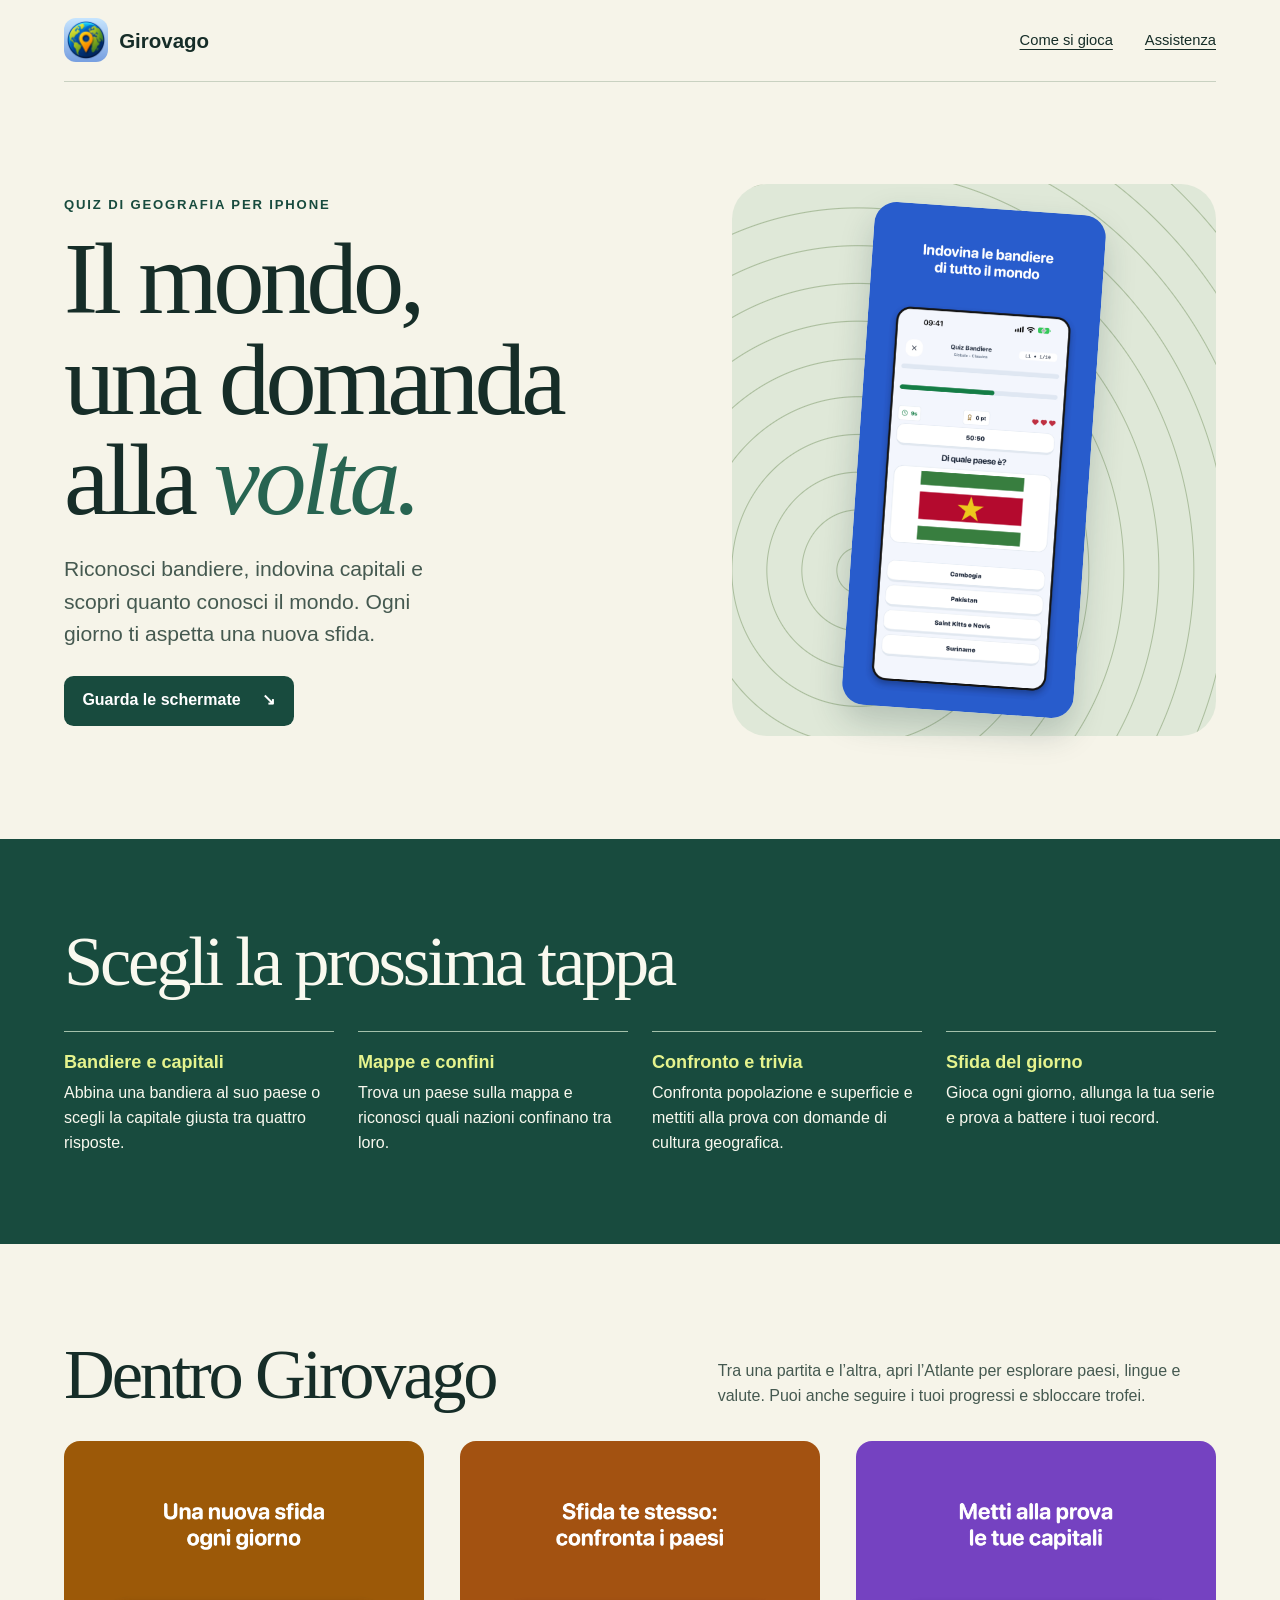
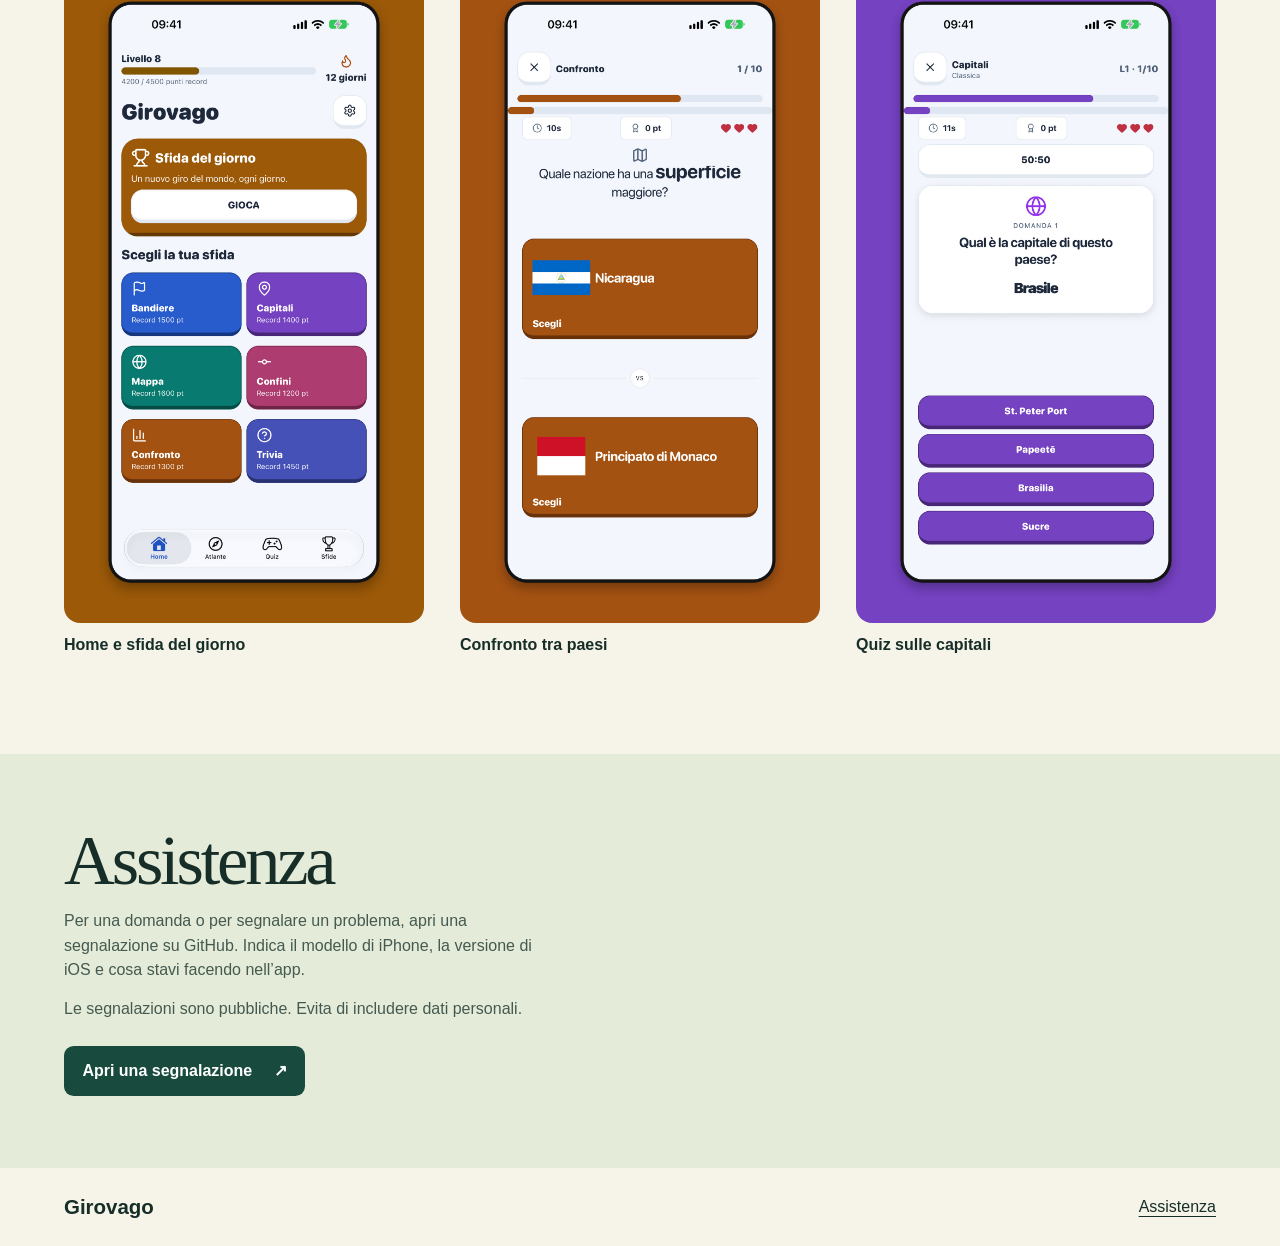
==== index.html @ 03669452 "Pubblica il sito di Girovago" ====
<!doctype html>
<html lang="it">
<head>
  <meta charset="utf-8">
  <meta name="viewport" content="width=device-width, initial-scale=1">
  <meta name="description" content="Girovago è il quiz di geografia per iPhone. Riconosci bandiere, indovina capitali, affronta la sfida del giorno ed esplora l’Atlante.">
  <meta name="theme-color" content="#f6f4e9">
  <title>Girovago · Quiz di geografia per iPhone</title>
  <link rel="icon" href="assets/icona.png">
  <link rel="stylesheet" href="stile.css">
</head>
<body>
  <a class="salta" href="#contenuto">Vai al contenuto</a>
  <header class="testata cornice">
    <a class="marchio" href="./"><img src="assets/icona.png" width="44" height="44" alt="">Girovago</a>
    <nav aria-label="Principale"><a href="#modalita">Come si gioca</a><a href="#assistenza">Assistenza</a></nav>
  </header>
  <main id="contenuto">
    <section class="apertura cornice" aria-labelledby="titolo">
      <div class="introduzione">
        <p class="occhiello">Quiz di geografia per iPhone</p>
        <h1 id="titolo">Il mondo,<br>una domanda<br>alla <em>volta.</em></h1>
        <p class="sommario">Riconosci bandiere, indovina capitali e scopri quanto conosci il mondo. Ogni giorno ti aspetta una nuova sfida.</p>
        <a class="pulsante" href="#schermate">Guarda le schermate <span aria-hidden="true">↘</span></a>
      </div>
      <div class="anteprima">
        <img src="assets/01-03-bandiere.jpg" width="1320" height="2868" fetchpriority="high" alt="Quiz Bandiere su iPhone. Riconosci la bandiera del Suriname tra quattro opzioni.">
      </div>
    </section>
    <section id="modalita" class="modalita">
      <div class="cornice">
        <h2>Scegli la prossima tappa</h2>
        <div class="elenco">
          <article><h3>Bandiere e capitali</h3><p>Abbina una bandiera al suo paese o scegli la capitale giusta tra quattro risposte.</p></article>
          <article><h3>Mappe e confini</h3><p>Trova un paese sulla mappa e riconosci quali nazioni confinano tra loro.</p></article>
          <article><h3>Confronto e trivia</h3><p>Confronta popolazione e superficie e mettiti alla prova con domande di cultura geografica.</p></article>
          <article><h3>Sfida del giorno</h3><p>Gioca ogni giorno, allunga la tua serie e prova a battere i tuoi record.</p></article>
        </div>
      </div>
    </section>
    <section id="schermate" class="galleria cornice">
      <div class="sezione-titolo">
        <h2>Dentro Girovago</h2>
        <p>Tra una partita e l’altra, apri l’Atlante per esplorare paesi, lingue e valute. Puoi anche seguire i tuoi progressi e sbloccare trofei.</p>
      </div>
      <div class="schermate">
        <figure><img src="assets/02-01-home.jpg" width="1320" height="2868" loading="lazy" alt="Home di Girovago con la sfida del giorno e le modalità di gioco."><figcaption>Home e sfida del giorno</figcaption></figure>
        <figure><img src="assets/03-04-confronto.jpg" width="1320" height="2868" loading="lazy" alt="Quiz Confronto con due carte, Nicaragua e Monaco."><figcaption>Confronto tra paesi</figcaption></figure>
        <figure><img src="assets/04-05-capitali.jpg" width="1320" height="2868" loading="lazy" alt="Quiz con quattro risposte sulla capitale del Brasile."><figcaption>Quiz sulle capitali</figcaption></figure>
      </div>
    </section>
    <section id="assistenza" class="assistenza">
      <div class="cornice">
        <h2>Assistenza</h2>
        <p>Per una domanda o per segnalare un problema, apri una segnalazione su GitHub. Indica il modello di iPhone, la versione di iOS e cosa stavi facendo nell’app.</p>
        <p>Le segnalazioni sono pubbliche. Evita di includere dati personali.</p>
        <a class="pulsante" href="https://github.com/robchdev/girovago-pages/issues/new">Apri una segnalazione <span aria-hidden="true">↗</span></a>
      </div>
    </section>
  </main>
  <footer class="cornice"><a class="marchio" href="./">Girovago</a><a href="#assistenza">Assistenza</a></footer>
</body>
</html>
---- stile.css ----
:root {
  color-scheme: light;
  --carta: #f6f4e9;
  --inchiostro: #162d28;
  --secondario: #455950;
  --verde: #184b3e;
  --lime: #e5f38d;
  --riga: #c9d1c1;
  font: 100%/1.55 "Instrument Sans", "Avenir Next", sans-serif;
  color: var(--inchiostro);
  background: var(--carta);
}
*, *::before, *::after { box-sizing: border-box; }
body, figure, h1, h2, h3, p { margin: 0; }
a { color: inherit; text-underline-offset: .25em; }
a:focus-visible { outline: 3px solid #a45212; outline-offset: 5px; }
img { display: block; max-width: 100%; height: auto; }
.cornice { width: min(100% - 3rem, 72rem); margin-inline: auto; }
.salta { position: absolute; top: .5rem; left: .5rem; padding: .75rem; background: white; z-index: 3; }
.salta:not(:focus) { clip-path: inset(50%); }
.testata, footer { display: flex; align-items: center; justify-content: space-between; gap: 1rem; flex-wrap: wrap; padding-block: 1.15rem; }
.testata { border-bottom: 1px solid var(--riga); }
.marchio { display: inline-flex; align-items: center; gap: .7rem; font-size: 1.28rem; font-weight: 750; text-decoration: none; }
.marchio img { border-radius: .75rem; }
nav { display: flex; gap: clamp(.8rem, 3vw, 2rem); font-size: .92rem; }
nav a, footer a { padding-block: .3rem; }
.apertura { display: grid; grid-template-columns: 1.1fr .9fr; align-items: center; gap: clamp(1.5rem, 6vw, 5.75rem); padding-block: clamp(2.8rem, 8vw, 6.75rem); }
.occhiello { font-size: .82rem; font-weight: 750; letter-spacing: .14em; text-transform: uppercase; color: var(--verde); }
h1, h2 { font-family: "Instrument Serif", Georgia, serif; font-weight: 400; line-height: .98; letter-spacing: -.045em; }
h1 { font-size: clamp(3.4rem, 8vw, 7.15rem); margin-block: .9rem 1.4rem; }
h1 em { color: #276451; }
h2 { font-size: clamp(2.5rem, 5.5vw, 4.75rem); }
.sommario { max-width: 31ch; color: var(--secondario); font-size: clamp(1.12rem, 2vw, 1.32rem); }
.pulsante { display: inline-flex; align-items: center; gap: 1.35rem; margin-top: 1.55rem; padding: .78rem 1.15rem; border-radius: .6rem; background: var(--verde); color: white; font-weight: 650; text-decoration: none; }
.pulsante:hover { background: var(--inchiostro); }
.anteprima { display: grid; place-items: center; padding: 1.5rem; border-radius: 2.2rem; background-color: #dfe8d8; background-image: repeating-radial-gradient(ellipse at 26% 70%, transparent 0 20px, #aabd9c 21px, transparent 22px 35px); }
.anteprima img { width: min(100%, 14.5rem); border-radius: 1.4rem; transform: rotate(4deg); box-shadow: 0 1rem 2rem #1a3b3b36; }
.modalita { background: var(--verde); color: #f9f9ef; padding-block: clamp(3rem, 7vw, 5.5rem); }
.elenco { display: grid; grid-template-columns: repeat(4, 1fr); gap: 1.5rem; margin-top: 2.2rem; }
.elenco article { border-top: 1px solid #a3c1ab; padding-top: 1rem; }
.elenco h3 { color: var(--lime); font-size: 1.13rem; margin-bottom: .35rem; }
.galleria { padding-block: clamp(3rem, 8vw, 6rem); }
.sezione-titolo { display: flex; align-items: end; justify-content: space-between; flex-wrap: wrap; gap: 1rem 2rem; margin-bottom: 2rem; }
.sezione-titolo p, .assistenza p { max-width: 56ch; color: var(--secondario); }
.schermate { display: grid; grid-template-columns: repeat(3, 1fr); gap: clamp(.85rem, 3vw, 2.25rem); }
.schermate img { width: 100%; border-radius: 1rem; }
figcaption { margin-top: .65rem; font-weight: 650; }
.assistenza { background: #e4ecd9; padding-block: clamp(2.7rem, 6vw, 4.5rem); }
.assistenza p { margin-top: .85rem; }
@media (max-width: 48rem) {
  .elenco { grid-template-columns: repeat(2, 1fr); }
}
@media (max-width: 39rem) {
  .apertura { grid-template-columns: 1fr; }
  .anteprima { margin-top: .8rem; }
  .schermate { grid-template-columns: 1fr; max-width: 22rem; margin-inline: auto; gap: 1.8rem; }
}
@media (max-width: 25rem) {
  .cornice { width: calc(100% - 2rem); }
  .elenco { grid-template-columns: 1fr; }
}
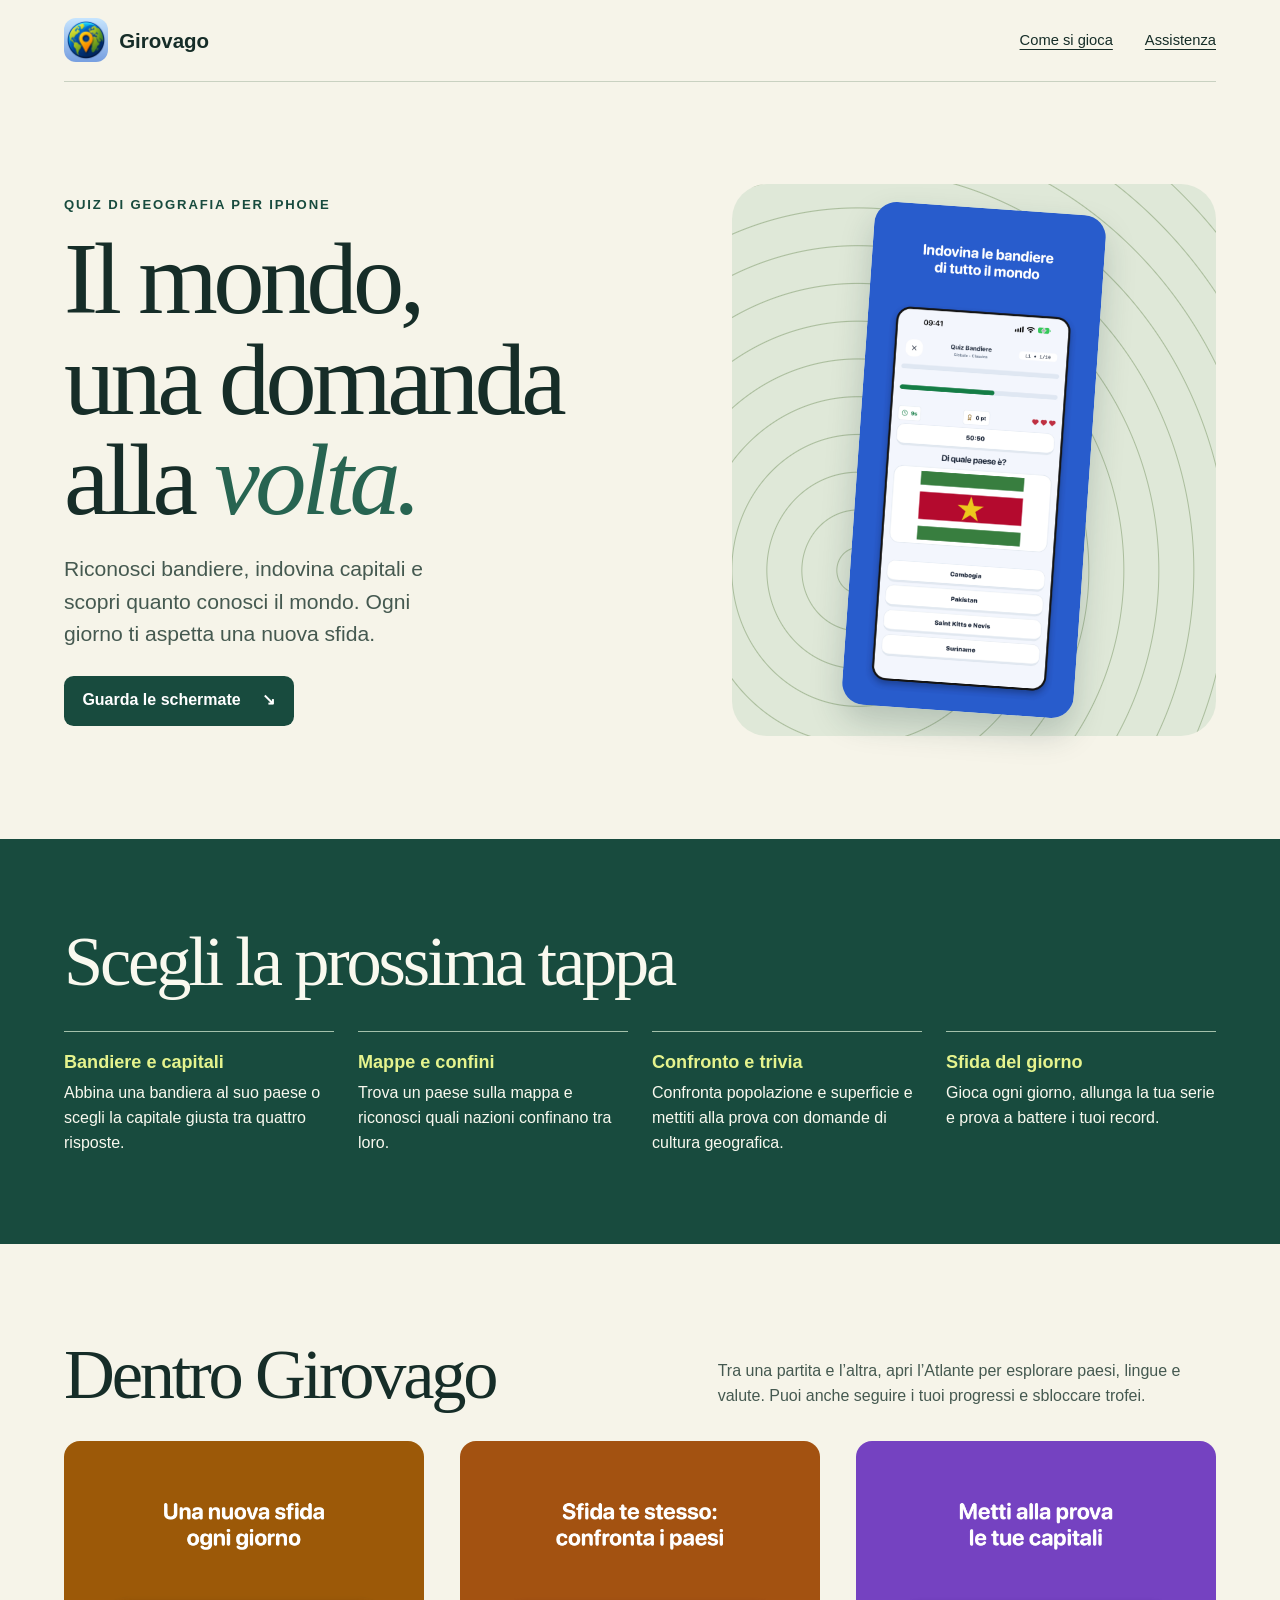
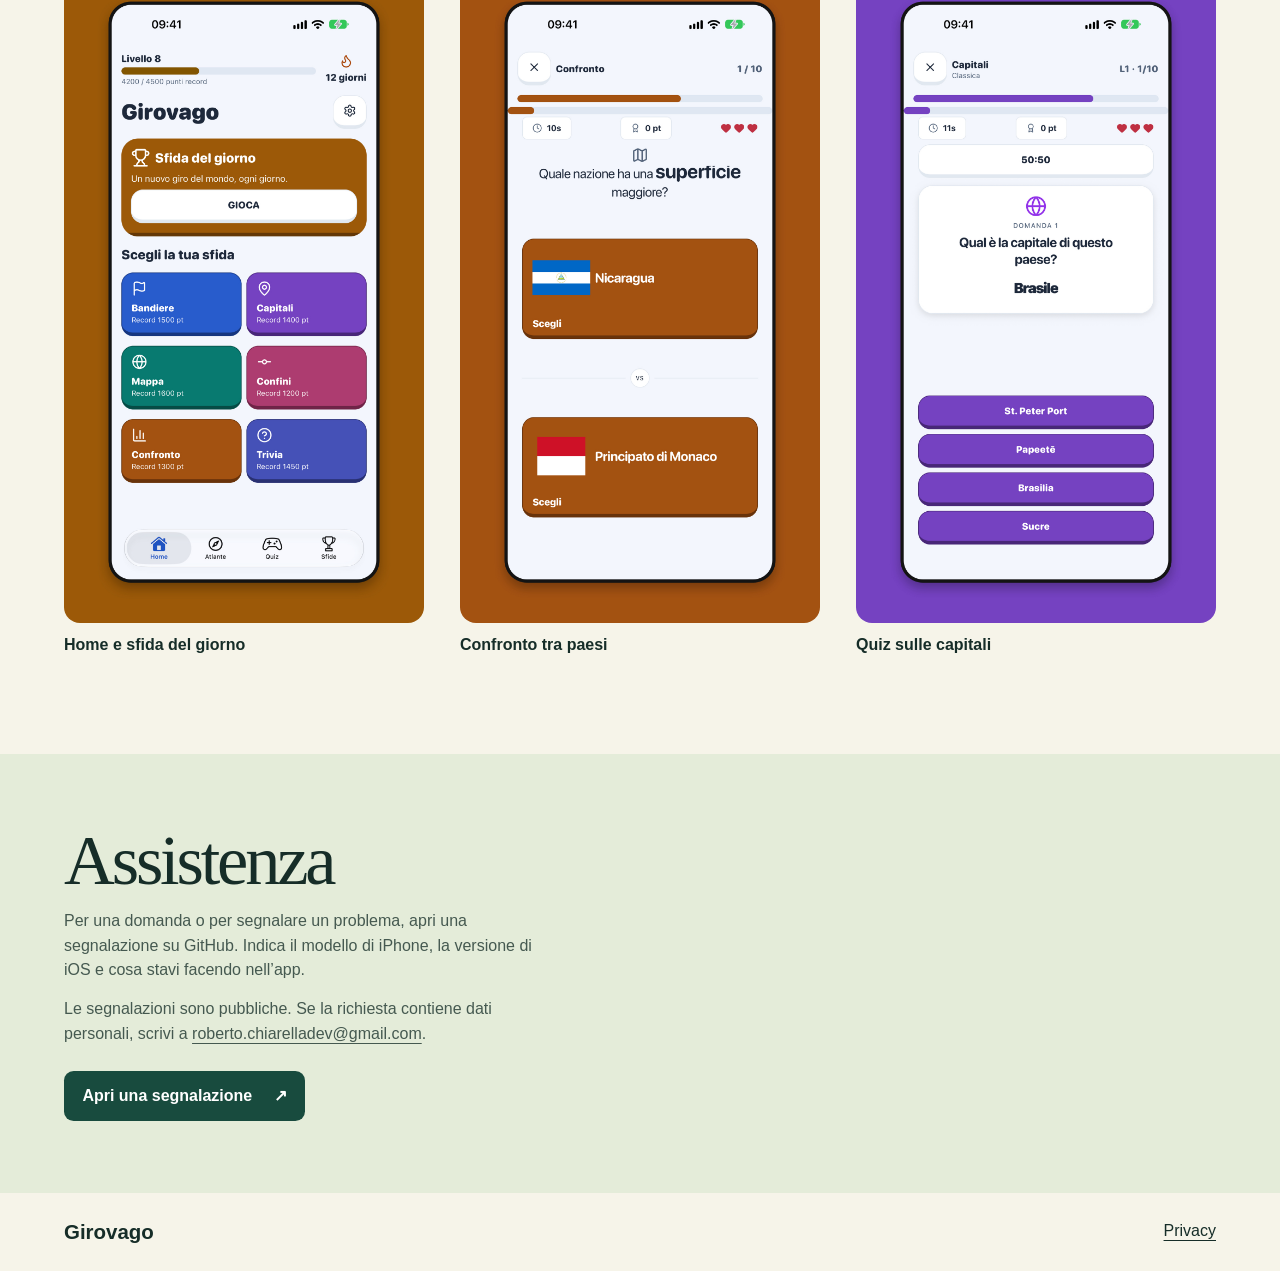
==== commit 6593189a: "Pubblica l’informativa privacy di Girovago" ====
--- a/index.html
+++ b/index.html
@@ -53,11 +53,11 @@
       <div class="cornice">
         <h2>Assistenza</h2>
         <p>Per una domanda o per segnalare un problema, apri una segnalazione su GitHub. Indica il modello di iPhone, la versione di iOS e cosa stavi facendo nell’app.</p>
-        <p>Le segnalazioni sono pubbliche. Evita di includere dati personali.</p>
+        <p>Le segnalazioni sono pubbliche. Se la richiesta contiene dati personali, scrivi a <a href="mailto:roberto.chiarelladev@gmail.com">roberto.chiarelladev@gmail.com</a>.</p>
         <a class="pulsante" href="https://github.com/robchdev/girovago-pages/issues/new">Apri una segnalazione <span aria-hidden="true">↗</span></a>
       </div>
     </section>
   </main>
-  <footer class="cornice"><a class="marchio" href="./">Girovago</a><a href="#assistenza">Assistenza</a></footer>
+  <footer class="cornice"><a class="marchio" href="./">Girovago</a><a href="privacy/">Privacy</a></footer>
 </body>
 </html>
--- a/stile.css
+++ b/stile.css
@@ -59,3 +59,8 @@
   .cornice { width: calc(100% - 2rem); }
   .elenco { grid-template-columns: 1fr; }
 }
+.informativa { max-width: 46rem; padding-block: clamp(2.5rem, 7vw, 5rem); overflow-wrap: anywhere; }
+.informativa h1 { font-size: clamp(2.65rem, 7vw, 4.75rem); margin-top: 0; }
+.informativa h2 { font-size: clamp(1.85rem, 4vw, 2.55rem); margin-top: 2rem; }
+.informativa p { margin-top: .8rem; }
+.informativa .secondario { color: var(--secondario); }
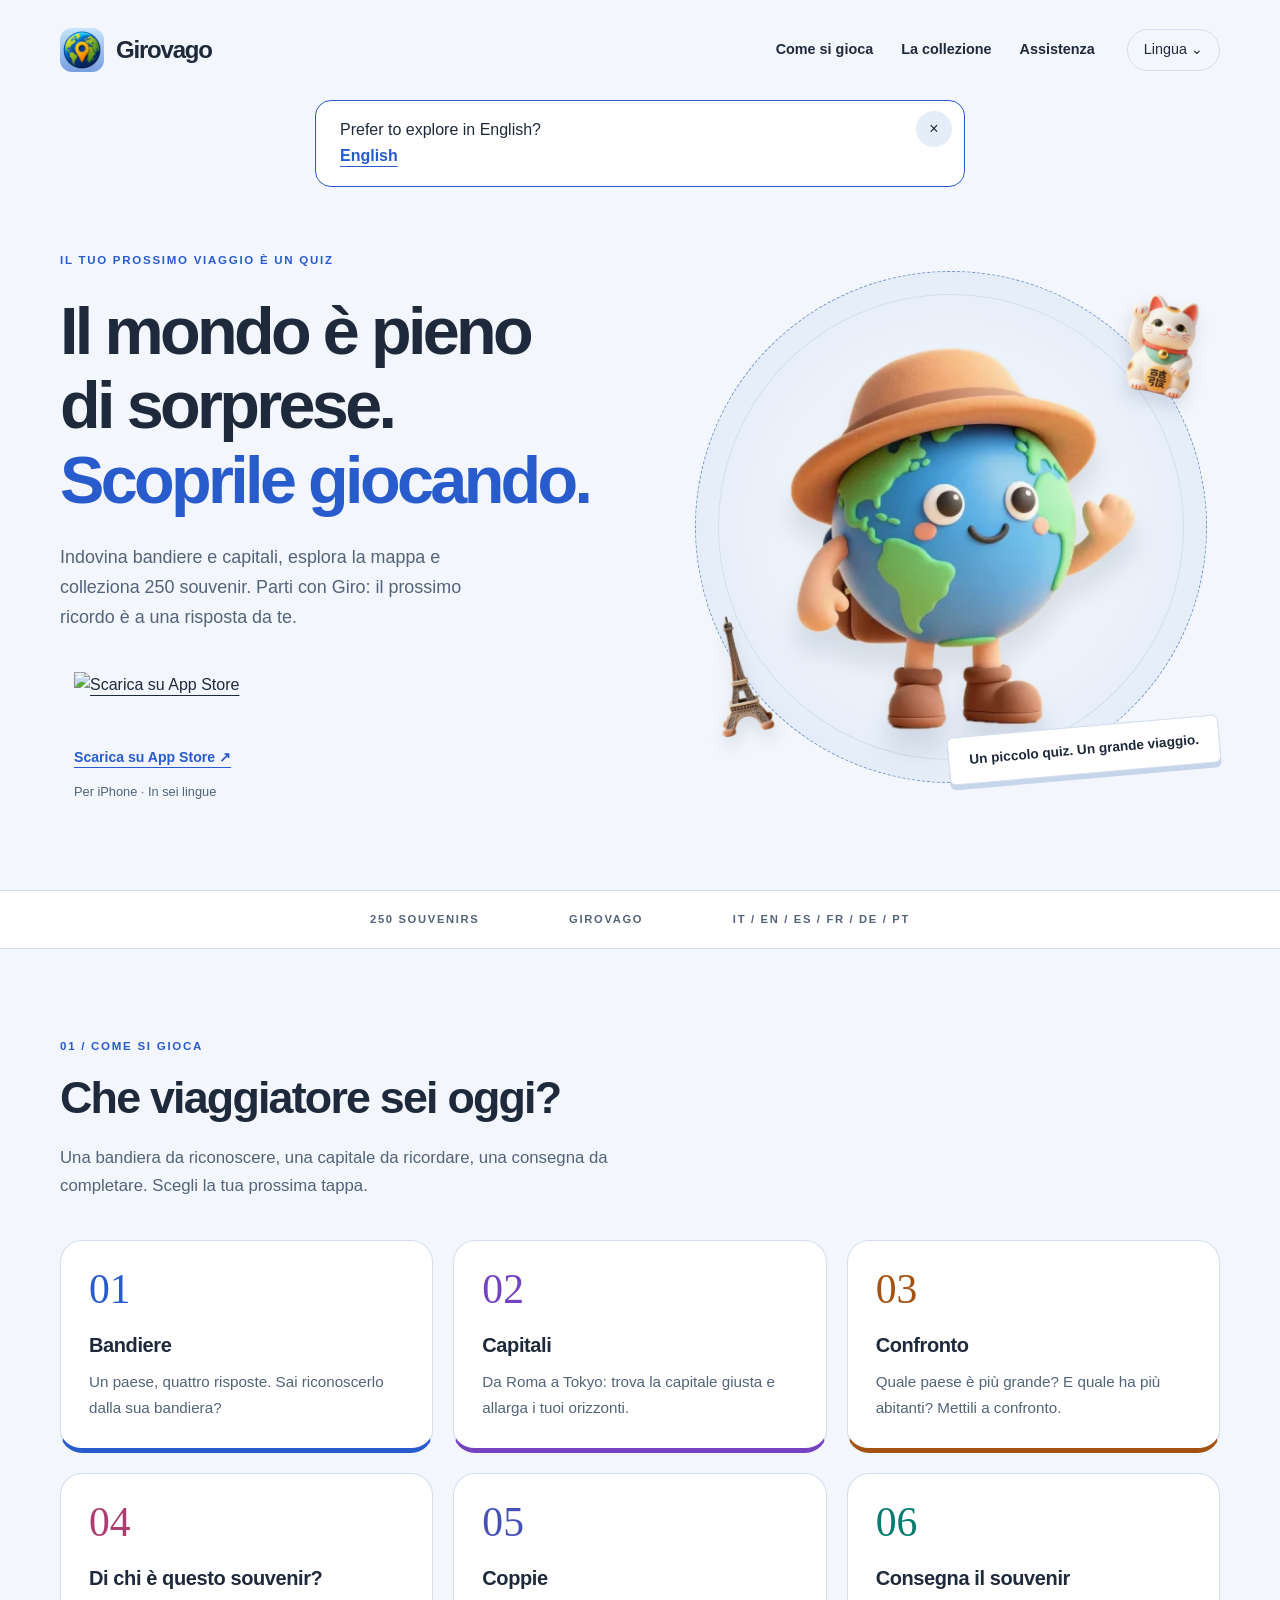
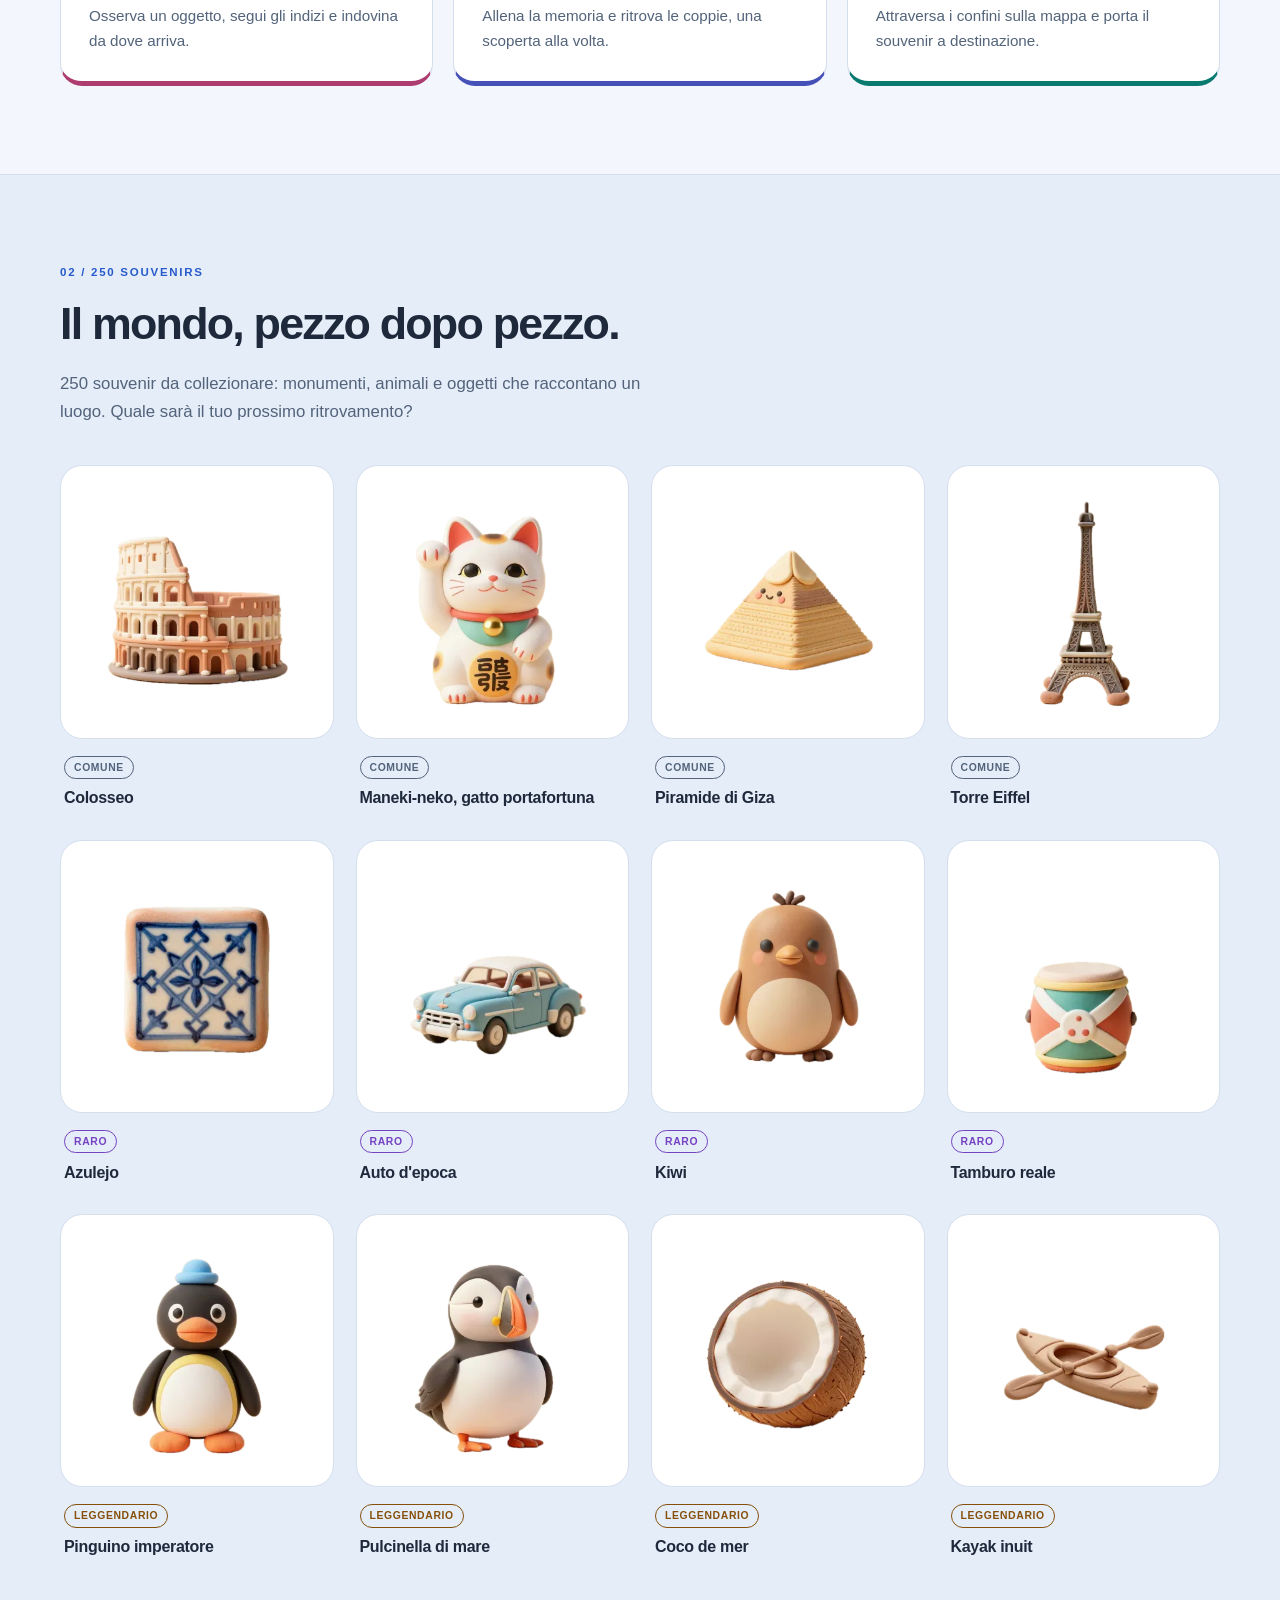
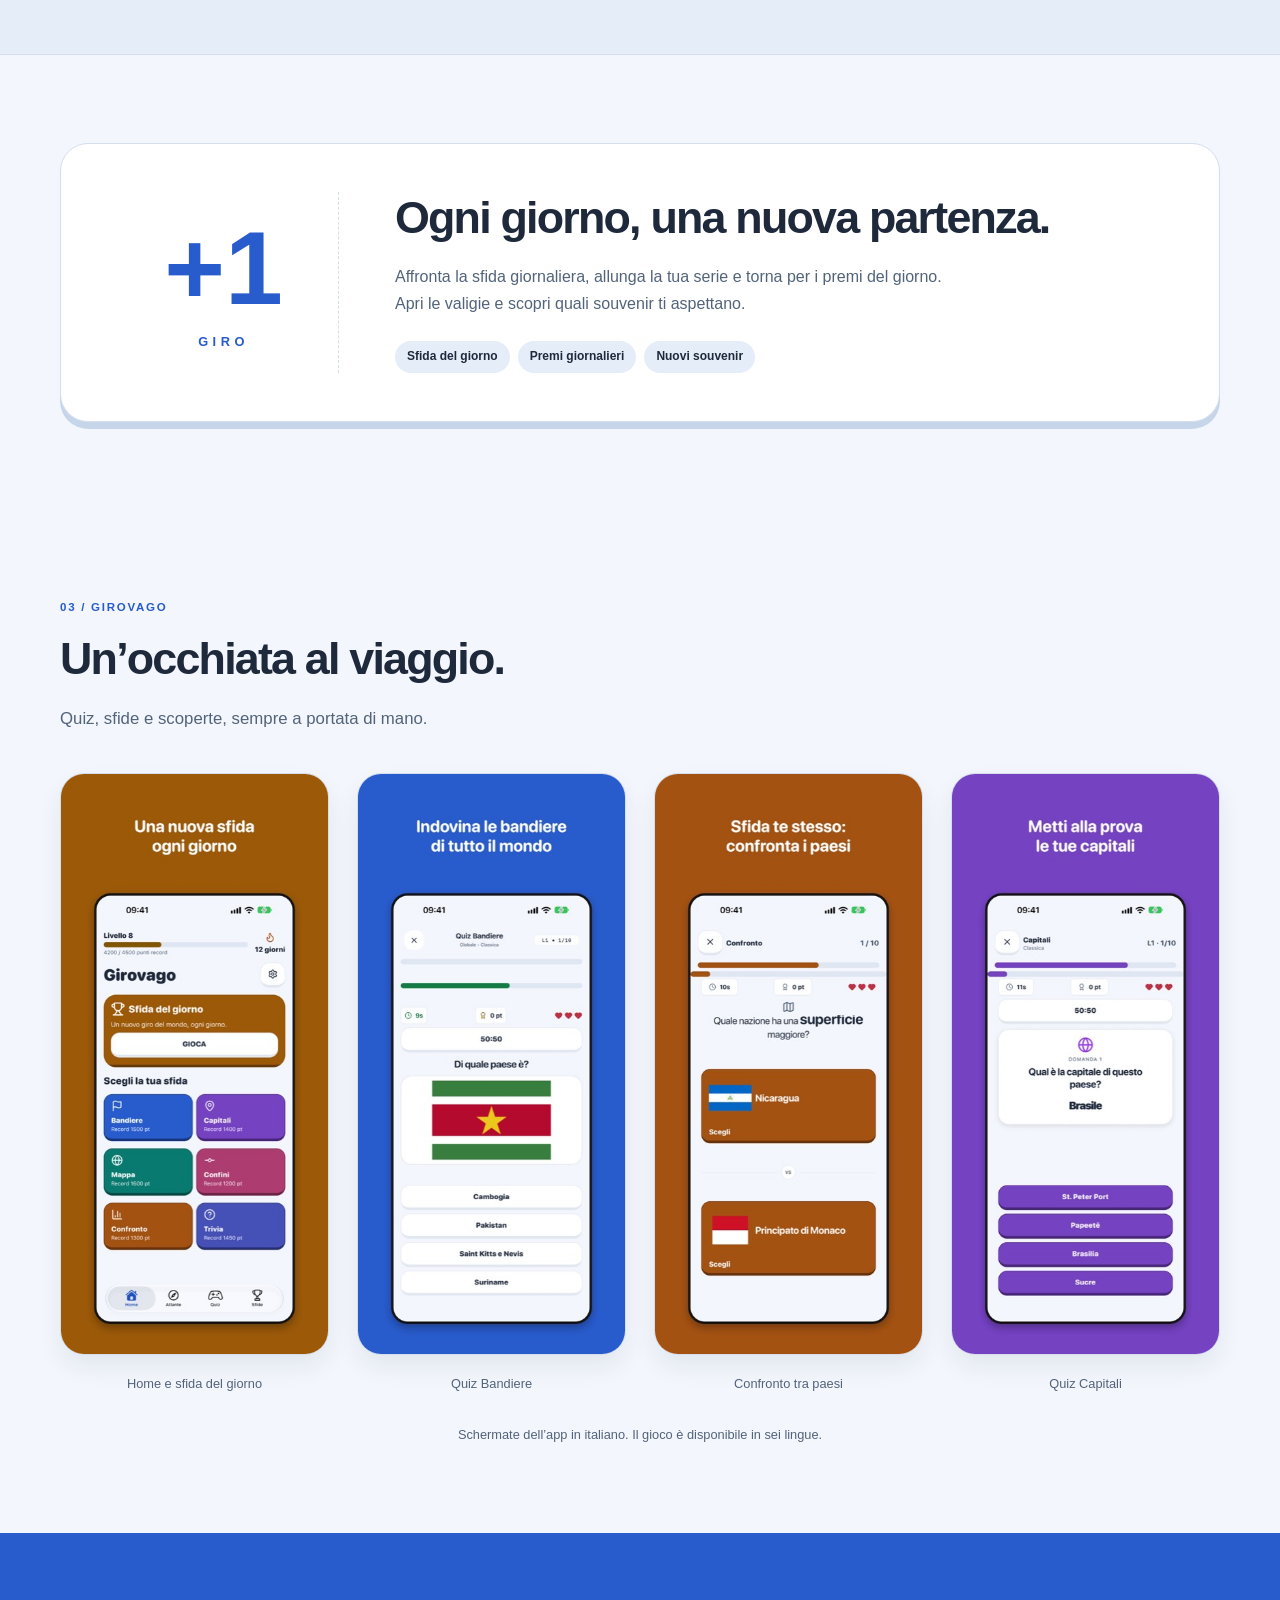
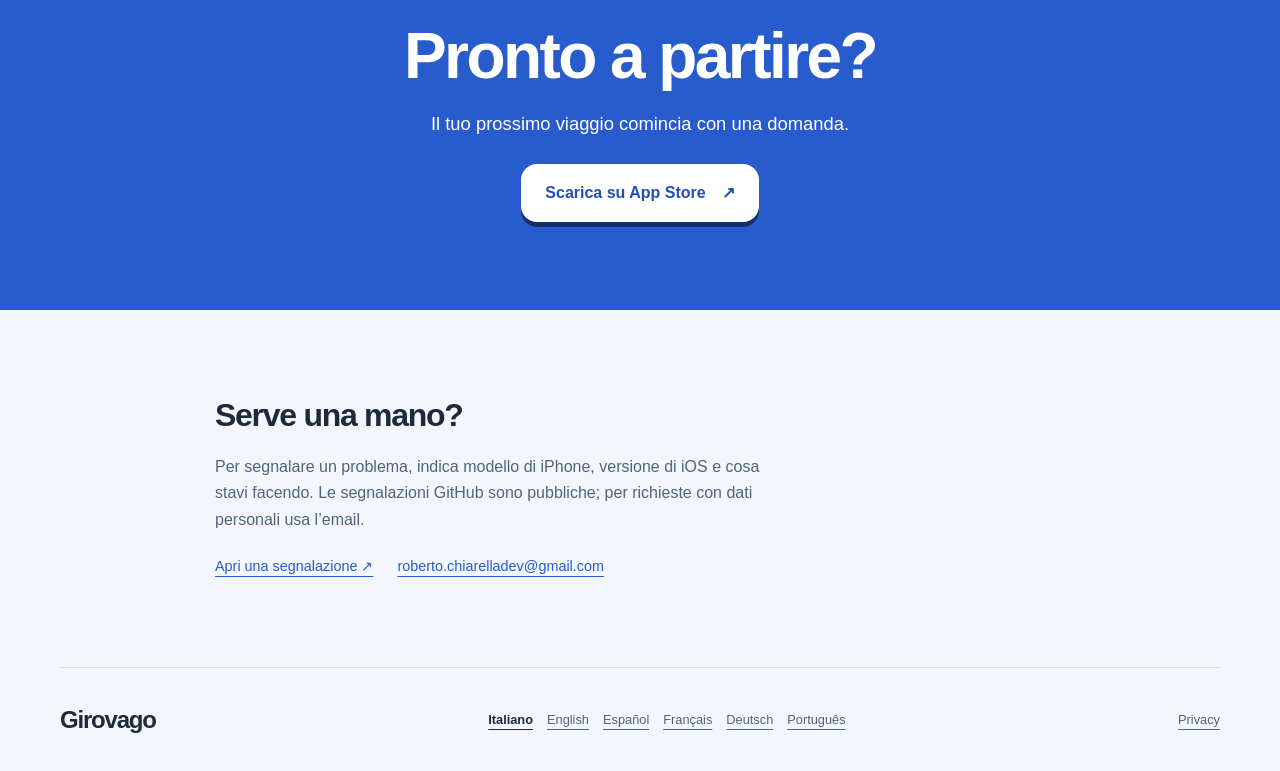
==== commit f445467f: "Vetrina Girovago in 6 lingue con link App Store Co-Authored-By: Claude Opus 5.5 <noreply@anthropic.c" ====
--- a/index.html
+++ b/index.html
@@ -1,63 +1,72 @@
 <!doctype html>
 <html lang="it">
 <head>
-  <meta charset="utf-8">
-  <meta name="viewport" content="width=device-width, initial-scale=1">
-  <meta name="description" content="Girovago è il quiz di geografia per iPhone. Riconosci bandiere, indovina capitali, affronta la sfida del giorno ed esplora l’Atlante.">
-  <meta name="theme-color" content="#f6f4e9">
-  <title>Girovago · Quiz di geografia per iPhone</title>
-  <link rel="icon" href="assets/icona.png">
-  <link rel="stylesheet" href="stile.css">
+<meta charset="utf-8">
+<meta name="viewport" content="width=device-width, initial-scale=1">
+<title>Girovago · Quiz di geografia, bandiere e capitali</title>
+<meta name="description" content="Il giro del mondo in un quiz: indovina bandiere e capitali, consegna souvenir sulla mappa e colleziona 250 ricordi di viaggio con Girovago per iPhone.">
+<meta name="theme-color" content="#F3F6FC" media="(prefers-color-scheme: light)">
+<meta name="theme-color" content="#101827" media="(prefers-color-scheme: dark)">
+<meta name="apple-itunes-app" content="app-id=6774271420">
+<link rel="canonical" href="https://robchdev.github.io/girovago-pages/">
+<link rel="alternate" hreflang="it" href="https://robchdev.github.io/girovago-pages/">
+<link rel="alternate" hreflang="en" href="https://robchdev.github.io/girovago-pages/en/">
+<link rel="alternate" hreflang="es" href="https://robchdev.github.io/girovago-pages/es/">
+<link rel="alternate" hreflang="fr" href="https://robchdev.github.io/girovago-pages/fr/">
+<link rel="alternate" hreflang="de" href="https://robchdev.github.io/girovago-pages/de/">
+<link rel="alternate" hreflang="pt" href="https://robchdev.github.io/girovago-pages/pt/">
+<link rel="alternate" hreflang="x-default" href="https://robchdev.github.io/girovago-pages/">
+<meta property="og:type" content="website">
+<meta property="og:site_name" content="Girovago">
+<meta property="og:locale" content="it_IT">
+<meta property="og:title" content="Girovago · Quiz di geografia, bandiere e capitali">
+<meta property="og:description" content="Il giro del mondo in un quiz: indovina bandiere e capitali, consegna souvenir sulla mappa e colleziona 250 ricordi di viaggio con Girovago per iPhone.">
+<meta property="og:url" content="https://robchdev.github.io/girovago-pages/">
+<meta property="og:image" content="https://robchdev.github.io/girovago-pages/assets/og.jpg">
+<meta property="og:image:width" content="1200">
+<meta property="og:image:height" content="630">
+<meta property="og:image:alt" content="Girovago · Giro · 250 souvenirs">
+<meta name="twitter:card" content="summary_large_image">
+<meta name="twitter:title" content="Girovago · Quiz di geografia, bandiere e capitali">
+<meta name="twitter:description" content="Il giro del mondo in un quiz: indovina bandiere e capitali, consegna souvenir sulla mappa e colleziona 250 ricordi di viaggio con Girovago per iPhone.">
+<meta name="twitter:image" content="https://robchdev.github.io/girovago-pages/assets/og.jpg">
+<meta name="twitter:image:alt" content="Girovago · Giro · 250 souvenirs">
+<link rel="icon" href="assets/favicon.png" type="image/png">
+<link rel="apple-touch-icon" href="assets/icona.png">
+<link rel="stylesheet" href="stile.css">
 </head>
 <body>
-  <a class="salta" href="#contenuto">Vai al contenuto</a>
-  <header class="testata cornice">
-    <a class="marchio" href="./"><img src="assets/icona.png" width="44" height="44" alt="">Girovago</a>
-    <nav aria-label="Principale"><a href="#modalita">Come si gioca</a><a href="#assistenza">Assistenza</a></nav>
-  </header>
-  <main id="contenuto">
-    <section class="apertura cornice" aria-labelledby="titolo">
-      <div class="introduzione">
-        <p class="occhiello">Quiz di geografia per iPhone</p>
-        <h1 id="titolo">Il mondo,<br>una domanda<br>alla <em>volta.</em></h1>
-        <p class="sommario">Riconosci bandiere, indovina capitali e scopri quanto conosci il mondo. Ogni giorno ti aspetta una nuova sfida.</p>
-        <a class="pulsante" href="#schermate">Guarda le schermate <span aria-hidden="true">↘</span></a>
-      </div>
-      <div class="anteprima">
-        <img src="assets/01-03-bandiere.jpg" width="1320" height="2868" fetchpriority="high" alt="Quiz Bandiere su iPhone. Riconosci la bandiera del Suriname tra quattro opzioni.">
-      </div>
-    </section>
-    <section id="modalita" class="modalita">
-      <div class="cornice">
-        <h2>Scegli la prossima tappa</h2>
-        <div class="elenco">
-          <article><h3>Bandiere e capitali</h3><p>Abbina una bandiera al suo paese o scegli la capitale giusta tra quattro risposte.</p></article>
-          <article><h3>Mappe e confini</h3><p>Trova un paese sulla mappa e riconosci quali nazioni confinano tra loro.</p></article>
-          <article><h3>Confronto e trivia</h3><p>Confronta popolazione e superficie e mettiti alla prova con domande di cultura geografica.</p></article>
-          <article><h3>Sfida del giorno</h3><p>Gioca ogni giorno, allunga la tua serie e prova a battere i tuoi record.</p></article>
-        </div>
-      </div>
-    </section>
-    <section id="schermate" class="galleria cornice">
-      <div class="sezione-titolo">
-        <h2>Dentro Girovago</h2>
-        <p>Tra una partita e l’altra, apri l’Atlante per esplorare paesi, lingue e valute. Puoi anche seguire i tuoi progressi e sbloccare trofei.</p>
-      </div>
-      <div class="schermate">
-        <figure><img src="assets/02-01-home.jpg" width="1320" height="2868" loading="lazy" alt="Home di Girovago con la sfida del giorno e le modalità di gioco."><figcaption>Home e sfida del giorno</figcaption></figure>
-        <figure><img src="assets/03-04-confronto.jpg" width="1320" height="2868" loading="lazy" alt="Quiz Confronto con due carte, Nicaragua e Monaco."><figcaption>Confronto tra paesi</figcaption></figure>
-        <figure><img src="assets/04-05-capitali.jpg" width="1320" height="2868" loading="lazy" alt="Quiz con quattro risposte sulla capitale del Brasile."><figcaption>Quiz sulle capitali</figcaption></figure>
-      </div>
-    </section>
-    <section id="assistenza" class="assistenza">
-      <div class="cornice">
-        <h2>Assistenza</h2>
-        <p>Per una domanda o per segnalare un problema, apri una segnalazione su GitHub. Indica il modello di iPhone, la versione di iOS e cosa stavi facendo nell’app.</p>
-        <p>Le segnalazioni sono pubbliche. Se la richiesta contiene dati personali, scrivi a <a href="mailto:roberto.chiarelladev@gmail.com">roberto.chiarelladev@gmail.com</a>.</p>
-        <a class="pulsante" href="https://github.com/robchdev/girovago-pages/issues/new">Apri una segnalazione <span aria-hidden="true">↗</span></a>
-      </div>
-    </section>
-  </main>
-  <footer class="cornice"><a class="marchio" href="./">Girovago</a><a href="privacy/">Privacy</a></footer>
+<a class="salta" href="#contenuto">Vai al contenuto</a>
+<header class="testata cornice"><a class="marchio" href="./"><img src="assets/icona.png" width="44" height="44" alt="">Girovago</a><nav aria-label="Girovago"><a href="#modalita">Come si gioca</a><a href="#collezione">La collezione</a><a href="#assistenza">Assistenza</a></nav><details class="languages"><summary>Lingua <span aria-hidden="true">⌄</span></summary><nav aria-label="Lingua"><a href="./" lang="it" hreflang="it" aria-current="page">Italiano</a><a href="en/" lang="en" hreflang="en">English</a><a href="es/" lang="es" hreflang="es">Español</a><a href="fr/" lang="fr" hreflang="fr">Français</a><a href="de/" lang="de" hreflang="de">Deutsch</a><a href="pt/" lang="pt" hreflang="pt">Português</a></nav></details></header>
+<aside id="language-suggestion" class="language-suggestion" aria-label="Language suggestion" hidden><p id="language-message"></p><a id="language-link" href="en/" lang="en">English</a><button type="button" id="language-dismiss" aria-label="Chiudi suggerimento lingua">×</button></aside>
+<main id="contenuto">
+<section class="hero cornice" aria-labelledby="titolo"><div class="hero-copy"><p class="eyebrow">IL TUO PROSSIMO VIAGGIO È UN QUIZ</p><h1 id="titolo">Il mondo è pieno di sorprese.<br><em>Scoprile giocando.</em></h1><p class="intro">Indovina bandiere e capitali, esplora la mappa e colleziona 250 souvenir. Parti con Giro: il prossimo ricordo è a una risposta da te.</p><div class="download"><a class="store" href="https://apps.apple.com/app/id6774271420" aria-label="Scarica su App Store"><img src="https://toolbox.marketingtools.apple.com/api/v2/badges/download-on-the-app-store/black/it-it" width="170" height="56" alt="Scarica su App Store"></a><a class="store-text" href="https://apps.apple.com/app/id6774271420">Scarica su App Store <span aria-hidden="true">↗</span></a></div><p class="platform">Per iPhone · In sei lingue</p></div><div class="hero-art"><div class="orbit" aria-hidden="true"></div><img class="floating souvenir-one" src="assets/souvenirs/JP.webp" width="130" height="130" alt=""><img class="floating souvenir-two" src="assets/souvenirs/FR.webp" width="140" height="140" alt=""><img class="giro" src="assets/giro.webp" width="480" height="480" fetchpriority="high" alt="Giro, la mascotte esploratrice di Girovago, ti saluta"><p class="travel-note">Un piccolo quiz. Un grande viaggio.</p></div></section>
+<div class="journey-strip" aria-hidden="true"><span>250 SOUVENIRS</span><span>GIROVAGO</span><span>IT / EN / ES / FR / DE / PT</span></div>
+<section id="modalita" class="cornice section"><div class="section-heading"><p class="eyebrow">01 / Come si gioca</p><h2>Che viaggiatore sei oggi?</h2><p>Una bandiera da riconoscere, una capitale da ricordare, una consegna da completare. Scegli la tua prossima tappa.</p></div><div class="modes"><article class="mode mode-0"><span class="number" aria-hidden="true">01</span><h3>Bandiere</h3><p>Un paese, quattro risposte. Sai riconoscerlo dalla sua bandiera?</p></article><article class="mode mode-1"><span class="number" aria-hidden="true">02</span><h3>Capitali</h3><p>Da Roma a Tokyo: trova la capitale giusta e allarga i tuoi orizzonti.</p></article><article class="mode mode-2"><span class="number" aria-hidden="true">03</span><h3>Confronto</h3><p>Quale paese è più grande? E quale ha più abitanti? Mettili a confronto.</p></article><article class="mode mode-3"><span class="number" aria-hidden="true">04</span><h3>Di chi è questo souvenir?</h3><p>Osserva un oggetto, segui gli indizi e indovina da dove arriva.</p></article><article class="mode mode-4"><span class="number" aria-hidden="true">05</span><h3>Coppie</h3><p>Allena la memoria e ritrova le coppie, una scoperta alla volta.</p></article><article class="mode mode-5"><span class="number" aria-hidden="true">06</span><h3>Consegna il souvenir</h3><p>Attraversa i confini sulla mappa e porta il souvenir a destinazione.</p></article></div></section>
+<section id="collezione" class="collection section"><div class="cornice"><div class="section-heading"><p class="eyebrow">02 / 250 SOUVENIRS</p><h2>Il mondo, pezzo dopo pezzo.</h2><p>250 souvenir da collezionare: monumenti, animali e oggetti che raccontano un luogo. Quale sarà il tuo prossimo ritrovamento?</p></div><div class="souvenirs"><figure class="souvenir"><div class="souvenir-art"><img src="assets/souvenirs/IT.webp" width="240" height="240" loading="lazy" decoding="async" alt="Colosseo"></div><figcaption><span class="rarity rarity-0">Comune</span><h3>Colosseo</h3></figcaption></figure><figure class="souvenir"><div class="souvenir-art"><img src="assets/souvenirs/JP.webp" width="240" height="240" loading="lazy" decoding="async" alt="Maneki-neko, gatto portafortuna"></div><figcaption><span class="rarity rarity-0">Comune</span><h3>Maneki-neko, gatto portafortuna</h3></figcaption></figure><figure class="souvenir"><div class="souvenir-art"><img src="assets/souvenirs/EG.webp" width="240" height="240" loading="lazy" decoding="async" alt="Piramide di Giza"></div><figcaption><span class="rarity rarity-0">Comune</span><h3>Piramide di Giza</h3></figcaption></figure><figure class="souvenir"><div class="souvenir-art"><img src="assets/souvenirs/FR.webp" width="240" height="240" loading="lazy" decoding="async" alt="Torre Eiffel"></div><figcaption><span class="rarity rarity-0">Comune</span><h3>Torre Eiffel</h3></figcaption></figure><figure class="souvenir"><div class="souvenir-art"><img src="assets/souvenirs/PT.webp" width="240" height="240" loading="lazy" decoding="async" alt="Azulejo"></div><figcaption><span class="rarity rarity-1">Raro</span><h3>Azulejo</h3></figcaption></figure><figure class="souvenir"><div class="souvenir-art"><img src="assets/souvenirs/CU.webp" width="240" height="240" loading="lazy" decoding="async" alt="Auto d&#x27;epoca"></div><figcaption><span class="rarity rarity-1">Raro</span><h3>Auto d&#x27;epoca</h3></figcaption></figure><figure class="souvenir"><div class="souvenir-art"><img src="assets/souvenirs/NZ.webp" width="240" height="240" loading="lazy" decoding="async" alt="Kiwi"></div><figcaption><span class="rarity rarity-1">Raro</span><h3>Kiwi</h3></figcaption></figure><figure class="souvenir"><div class="souvenir-art"><img src="assets/souvenirs/BI.webp" width="240" height="240" loading="lazy" decoding="async" alt="Tamburo reale"></div><figcaption><span class="rarity rarity-1">Raro</span><h3>Tamburo reale</h3></figcaption></figure><figure class="souvenir"><div class="souvenir-art"><img src="assets/souvenirs/AQ.webp" width="240" height="240" loading="lazy" decoding="async" alt="Pinguino imperatore"></div><figcaption><span class="rarity rarity-2">Leggendario</span><h3>Pinguino imperatore</h3></figcaption></figure><figure class="souvenir"><div class="souvenir-art"><img src="assets/souvenirs/IS.webp" width="240" height="240" loading="lazy" decoding="async" alt="Pulcinella di mare"></div><figcaption><span class="rarity rarity-2">Leggendario</span><h3>Pulcinella di mare</h3></figcaption></figure><figure class="souvenir"><div class="souvenir-art"><img src="assets/souvenirs/SC.webp" width="240" height="240" loading="lazy" decoding="async" alt="Coco de mer"></div><figcaption><span class="rarity rarity-2">Leggendario</span><h3>Coco de mer</h3></figcaption></figure><figure class="souvenir"><div class="souvenir-art"><img src="assets/souvenirs/GL.webp" width="240" height="240" loading="lazy" decoding="async" alt="Kayak inuit"></div><figcaption><span class="rarity rarity-2">Leggendario</span><h3>Kayak inuit</h3></figcaption></figure></div></div></section>
+<section id="giornaliera" class="cornice section"><div class="daily"><div class="daily-number" aria-hidden="true">+1<span>GIRO</span></div><div><h2>Ogni giorno, una nuova partenza.</h2><p>Affronta la sfida giornaliera, allunga la tua serie e torna per i premi del giorno. Apri le valigie e scopri quali souvenir ti aspettano.</p><ul class="daily-tags"><li>Sfida del giorno</li><li>Premi giornalieri</li><li>Nuovi souvenir</li></ul></div></div></section>
+<section id="schermate" class="cornice section"><div class="section-heading"><p class="eyebrow">03 / GIROVAGO</p><h2>Un’occhiata al viaggio.</h2><p>Quiz, sfide e scoperte, sempre a portata di mano.</p></div><div class="screens"><figure><img src="assets/home.jpg" width="391" height="850" loading="lazy" decoding="async" alt="Schermata italiana della Home di Girovago con modalità e sfida del giorno"><figcaption>Home e sfida del giorno</figcaption></figure><figure><img src="assets/bandiere.jpg" width="391" height="850" loading="lazy" decoding="async" alt="Schermata italiana del quiz Bandiere con quattro risposte"><figcaption>Quiz Bandiere</figcaption></figure><figure><img src="assets/confronto.jpg" width="391" height="850" loading="lazy" decoding="async" alt="Schermata italiana del Confronto fra Nicaragua e Monaco"><figcaption>Confronto tra paesi</figcaption></figure><figure><img src="assets/capitali.jpg" width="391" height="850" loading="lazy" decoding="async" alt="Schermata italiana del quiz sulla capitale del Brasile"><figcaption>Quiz Capitali</figcaption></figure></div><p class="screens-note">Schermate dell’app in italiano. Il gioco è disponibile in sei lingue.</p></section>
+<section id="download" class="final section"><div class="cornice"><h2>Pronto a partire?</h2><p>Il tuo prossimo viaggio comincia con una domanda.</p><a class="final-button" href="https://apps.apple.com/app/id6774271420">Scarica su App Store <span aria-hidden="true">↗</span></a></div></section>
+<section id="assistenza" class="cornice support section"><h2>Serve una mano?</h2><p>Per segnalare un problema, indica modello di iPhone, versione di iOS e cosa stavi facendo. Le segnalazioni GitHub sono pubbliche; per richieste con dati personali usa l’email.</p><div class="support-links"><a href="https://github.com/robchdev/girovago-pages/issues/new">Apri una segnalazione ↗</a><a href="mailto:roberto.chiarelladev@gmail.com">roberto.chiarelladev@gmail.com</a></div></section>
+</main>
+<footer class="cornice"><a class="marchio" href="./">Girovago</a><nav aria-label="Lingua"><a href="./" lang="it" hreflang="it" aria-current="page">Italiano</a><a href="en/" lang="en" hreflang="en">English</a><a href="es/" lang="es" hreflang="es">Español</a><a href="fr/" lang="fr" hreflang="fr">Français</a><a href="de/" lang="de" hreflang="de">Deutsch</a><a href="pt/" lang="pt" hreflang="pt">Português</a></nav><a href="privacy/">Privacy</a></footer>
+<script>
+(() => {
+ try {
+  if (localStorage.getItem('girovago-language-seen')) return;
+  localStorage.setItem('girovago-language-seen', '1');
+  const messages = {en:'Prefer to explore in English?',es:'¿Prefieres explorar en español?',fr:'Envie de découvrir le site en français ?',de:'Möchtest du die Seite auf Deutsch entdecken?',pt:'Preferes explorar em português?'};
+  const names = {en:'English',es:'Español',fr:'Français',de:'Deutsch',pt:'Português'};
+  const lang = (navigator.language || '').split('-')[0].toLowerCase();
+  if (!messages[lang]) return;
+  const panel = document.getElementById('language-suggestion');
+  const link = document.getElementById('language-link');
+  document.getElementById('language-message').textContent = messages[lang];
+  link.href = lang + '/'; link.lang = lang; link.textContent = names[lang];
+  panel.lang = lang; panel.hidden = false;
+  document.getElementById('language-dismiss').onclick = () => {panel.hidden = true;};
+ } catch (_) { /* Language links remain available when storage is disabled. */ }
+})();
+</script>
 </body>
 </html>
--- a/stile.css
+++ b/stile.css
@@ -1,66 +1,10 @@
-:root {
-  color-scheme: light;
-  --carta: #f6f4e9;
-  --inchiostro: #162d28;
-  --secondario: #455950;
-  --verde: #184b3e;
-  --lime: #e5f38d;
-  --riga: #c9d1c1;
-  font: 100%/1.55 "Instrument Sans", "Avenir Next", sans-serif;
-  color: var(--inchiostro);
-  background: var(--carta);
-}
-*, *::before, *::after { box-sizing: border-box; }
-body, figure, h1, h2, h3, p { margin: 0; }
-a { color: inherit; text-underline-offset: .25em; }
-a:focus-visible { outline: 3px solid #a45212; outline-offset: 5px; }
-img { display: block; max-width: 100%; height: auto; }
-.cornice { width: min(100% - 3rem, 72rem); margin-inline: auto; }
-.salta { position: absolute; top: .5rem; left: .5rem; padding: .75rem; background: white; z-index: 3; }
-.salta:not(:focus) { clip-path: inset(50%); }
-.testata, footer { display: flex; align-items: center; justify-content: space-between; gap: 1rem; flex-wrap: wrap; padding-block: 1.15rem; }
-.testata { border-bottom: 1px solid var(--riga); }
-.marchio { display: inline-flex; align-items: center; gap: .7rem; font-size: 1.28rem; font-weight: 750; text-decoration: none; }
-.marchio img { border-radius: .75rem; }
-nav { display: flex; gap: clamp(.8rem, 3vw, 2rem); font-size: .92rem; }
-nav a, footer a { padding-block: .3rem; }
-.apertura { display: grid; grid-template-columns: 1.1fr .9fr; align-items: center; gap: clamp(1.5rem, 6vw, 5.75rem); padding-block: clamp(2.8rem, 8vw, 6.75rem); }
-.occhiello { font-size: .82rem; font-weight: 750; letter-spacing: .14em; text-transform: uppercase; color: var(--verde); }
-h1, h2 { font-family: "Instrument Serif", Georgia, serif; font-weight: 400; line-height: .98; letter-spacing: -.045em; }
-h1 { font-size: clamp(3.4rem, 8vw, 7.15rem); margin-block: .9rem 1.4rem; }
-h1 em { color: #276451; }
-h2 { font-size: clamp(2.5rem, 5.5vw, 4.75rem); }
-.sommario { max-width: 31ch; color: var(--secondario); font-size: clamp(1.12rem, 2vw, 1.32rem); }
-.pulsante { display: inline-flex; align-items: center; gap: 1.35rem; margin-top: 1.55rem; padding: .78rem 1.15rem; border-radius: .6rem; background: var(--verde); color: white; font-weight: 650; text-decoration: none; }
-.pulsante:hover { background: var(--inchiostro); }
-.anteprima { display: grid; place-items: center; padding: 1.5rem; border-radius: 2.2rem; background-color: #dfe8d8; background-image: repeating-radial-gradient(ellipse at 26% 70%, transparent 0 20px, #aabd9c 21px, transparent 22px 35px); }
-.anteprima img { width: min(100%, 14.5rem); border-radius: 1.4rem; transform: rotate(4deg); box-shadow: 0 1rem 2rem #1a3b3b36; }
-.modalita { background: var(--verde); color: #f9f9ef; padding-block: clamp(3rem, 7vw, 5.5rem); }
-.elenco { display: grid; grid-template-columns: repeat(4, 1fr); gap: 1.5rem; margin-top: 2.2rem; }
-.elenco article { border-top: 1px solid #a3c1ab; padding-top: 1rem; }
-.elenco h3 { color: var(--lime); font-size: 1.13rem; margin-bottom: .35rem; }
-.galleria { padding-block: clamp(3rem, 8vw, 6rem); }
-.sezione-titolo { display: flex; align-items: end; justify-content: space-between; flex-wrap: wrap; gap: 1rem 2rem; margin-bottom: 2rem; }
-.sezione-titolo p, .assistenza p { max-width: 56ch; color: var(--secondario); }
-.schermate { display: grid; grid-template-columns: repeat(3, 1fr); gap: clamp(.85rem, 3vw, 2.25rem); }
-.schermate img { width: 100%; border-radius: 1rem; }
-figcaption { margin-top: .65rem; font-weight: 650; }
-.assistenza { background: #e4ecd9; padding-block: clamp(2.7rem, 6vw, 4.5rem); }
-.assistenza p { margin-top: .85rem; }
-@media (max-width: 48rem) {
-  .elenco { grid-template-columns: repeat(2, 1fr); }
-}
-@media (max-width: 39rem) {
-  .apertura { grid-template-columns: 1fr; }
-  .anteprima { margin-top: .8rem; }
-  .schermate { grid-template-columns: 1fr; max-width: 22rem; margin-inline: auto; gap: 1.8rem; }
-}
-@media (max-width: 25rem) {
-  .cornice { width: calc(100% - 2rem); }
-  .elenco { grid-template-columns: 1fr; }
-}
-.informativa { max-width: 46rem; padding-block: clamp(2.5rem, 7vw, 5rem); overflow-wrap: anywhere; }
-.informativa h1 { font-size: clamp(2.65rem, 7vw, 4.75rem); margin-top: 0; }
-.informativa h2 { font-size: clamp(1.85rem, 4vw, 2.55rem); margin-top: 2rem; }
-.informativa p { margin-top: .8rem; }
-.informativa .secondario { color: var(--secondario); }
+:root{color-scheme:light dark;--bg:#F3F6FC;--card:#fff;--text:#1e293b;--muted:#52637a;--blue:#285bcc;--line:#d4deed;--tint:#e5edf9;--teal:#087a70;--gold:#86500b;--shadow:#c7d5eb;--display:'Avenir Next Rounded Pro','Trebuchet MS',sans-serif}*{box-sizing:border-box}html{scroll-behavior:smooth;scroll-padding-top:24px}body{margin:0;background:var(--bg);color:var(--text);font-family:'Avenir Next','Trebuchet MS',sans-serif;line-height:1.65}a{color:var(--blue);text-underline-offset:5px}a:hover{text-decoration-thickness:2px}button,summary{cursor:pointer;font:inherit}a:focus-visible,button:focus-visible,summary:focus-visible{outline:3px solid var(--blue);outline-offset:6px;border-radius:4px}img{max-width:100%;height:auto;display:block}h1,h2,h3,p,figure{margin:0}h1,h2,h3{font-family:var(--display);line-height:1.12;text-wrap:balance}h1{font-size:clamp(2.7rem,5.2vw,4.7rem);font-weight:850;letter-spacing:-.055em}h1 em{font-style:normal;color:var(--blue)}h2{font-size:clamp(2rem,3.5vw,3.2rem);letter-spacing:-.04em}h3{font-size:1.25rem;letter-spacing:-.02em}p{max-width:65ch}.cornice{width:min(1160px,calc(100% - 64px));margin-inline:auto}.testata{display:flex;align-items:center;gap:32px;min-height:100px;position:relative;z-index:5}.marchio{display:inline-flex;align-items:center;gap:12px;color:var(--text);font-size:1.5rem;font-weight:850;text-decoration:none;letter-spacing:-.05em}.marchio img{border-radius:12px}.testata>nav{display:flex;gap:28px;margin-left:auto;font-size:.9rem;font-weight:650}.testata nav a{color:var(--text);text-decoration:none}.languages{position:relative;font-size:.9rem}.languages summary{border:1px solid var(--line);border-radius:30px;padding:8px 16px;list-style:none}.languages summary::-webkit-details-marker{display:none}.languages nav{position:absolute;right:0;top:50px;padding:12px;min-width:160px;background:var(--card);border:1px solid var(--line);border-radius:16px;box-shadow:0 10px 30px #0002;display:grid;gap:4px}.languages nav a{padding:5px 12px}.languages a[aria-current]{background:var(--tint);border-radius:8px}.salta{position:fixed;top:-100px;left:20px;z-index:30;background:var(--card);padding:12px 20px}.salta:focus{top:12px}.hero{display:grid;grid-template-columns:1.12fr 1fr;align-items:center;gap:18px;padding-block:64px 88px}.eyebrow{color:var(--blue);font-size:.72rem;letter-spacing:.15em;font-weight:800;text-transform:uppercase;margin-bottom:24px}.intro{font-size:1.12rem;color:var(--muted);margin:26px 0;max-width:46ch}.download{display:flex;flex-direction:column;align-items:flex-start;gap:4px}.store{display:block;margin:14px;min-height:56px;color:var(--text)}.store img{width:auto;min-width:170px;height:56px;max-width:230px}.store-text{font-size:.88rem;font-weight:700;margin-left:14px}.platform{font-size:.8rem;color:var(--muted);margin-top:12px;margin-left:14px}.hero-art{position:relative;min-height:470px;display:grid;place-items:center}.orbit{position:absolute;width:95%;aspect-ratio:1;border:1px dashed #7696ca;border-radius:50%;background:radial-gradient(circle,var(--card) 0%,var(--tint) 70%);transform:rotate(-12deg)}.orbit:before{content:'';position:absolute;inset:22px;border:1px solid var(--line);border-radius:50%}.giro{position:relative;width:92%;z-index:1;animation:breathe 4s ease-in-out infinite;filter:drop-shadow(0 22px 12px #142e5020)}.floating{position:absolute;z-index:2;filter:drop-shadow(0 10px 8px #142e5020)}.souvenir-one{top:0;right:-8px;transform:rotate(13deg);width:125px}.souvenir-two{left:-15px;bottom:30px;transform:rotate(-12deg);width:140px}.travel-note{position:absolute;z-index:3;bottom:0;right:0;transform:rotate(-5deg);background:var(--card);border:1px solid var(--line);box-shadow:0 5px 0 var(--shadow);padding:12px 20px;border-radius:6px;font-size:.85rem;font-weight:700}.journey-strip{display:flex;align-items:center;justify-content:center;gap:clamp(24px,7vw,100px);padding:19px 20px;border-block:1px solid var(--line);font-size:.7rem;font-weight:800;letter-spacing:.15em;color:var(--muted);background:var(--card)}.section{padding-block:88px}.section-heading{max-width:740px;margin-bottom:40px}.section-heading .eyebrow{margin-bottom:16px}.section-heading>p:last-child{color:var(--muted);margin-top:22px;font-size:1.05rem}.modes{display:grid;grid-template-columns:repeat(3,1fr);gap:20px}.mode{background:var(--card);border:1px solid var(--line);border-bottom:5px solid var(--mode,var(--blue));border-radius:22px;padding:28px;position:relative}.number{font-family:Georgia,serif;font-size:2.6rem;line-height:1;color:var(--mode,var(--blue));display:block;margin-bottom:24px}.mode h3{margin-bottom:13px}.mode p{color:var(--muted);font-size:.95rem}.mode-1{--mode:#7542c2}.mode-2{--mode:#a45212}.mode-3{--mode:#ad3d70}.mode-4{--mode:#4651b8}.mode-5{--mode:#087a70}.collection{background:var(--tint);border-block:1px solid var(--line)}.souvenirs{display:grid;grid-template-columns:repeat(4,1fr);gap:22px}.souvenir{min-width:0}.souvenir-art{background:var(--card);border-radius:22px;padding:16px;aspect-ratio:1;display:grid;place-items:center;border:1px solid var(--line)}.souvenir img{width:100%;height:100%;object-fit:contain;transition:transform .25s}.souvenir:hover img{transform:translateY(-6px) rotate(-4deg)}.souvenir figcaption{padding:14px 4px 8px}.souvenir h3{font-size:1rem;margin-top:8px;line-height:1.4}.rarity{display:inline-block;font-size:.65rem;font-weight:800;letter-spacing:.06em;text-transform:uppercase;border:1px solid currentColor;padding:2px 9px;border-radius:30px;color:var(--muted)}.rarity-1{color:#7542c2}.rarity-2{color:var(--gold)}.daily{display:grid;grid-template-columns:230px 1fr;gap:56px;background:var(--card);border:1px solid var(--line);border-radius:28px;padding:48px;box-shadow:0 7px 0 var(--shadow)}.daily-number{display:flex;flex-direction:column;justify-content:center;align-items:center;font-size:6.5rem;font-weight:900;color:var(--blue);line-height:1;border-right:1px dashed var(--line)}.daily-number span{font-size:.8rem;letter-spacing:.35em;margin-top:16px}.daily p{color:var(--muted);margin-top:22px}.daily-tags{list-style:none;display:flex;flex-wrap:wrap;gap:8px;padding:0;margin:24px 0 0}.daily-tags li{padding:6px 12px;border-radius:30px;background:var(--tint);font-size:.75rem;font-weight:650}.screens{display:grid;grid-template-columns:repeat(4,1fr);gap:28px}.screens img{border-radius:24px;border:1px solid var(--line);box-shadow:0 12px 24px #15284312;width:100%}.screens figcaption{font-size:.8rem;color:var(--muted);margin-top:18px;text-align:center}.screens-note{font-size:.8rem;color:var(--muted);margin:30px auto 0;text-align:center}.final{background:var(--blue);color:#fff;text-align:center}.final h2{font-size:clamp(2.7rem,5vw,4.5rem)}.final p{margin:16px auto 24px;font-size:1.15rem}.final .download{align-items:center}.final .store-text{color:#fff;margin-left:0}.support{max-width:850px}.support h2{font-size:2rem}.support p{color:var(--muted);margin-top:20px}.support-links{display:flex;gap:24px;flex-wrap:wrap;margin-top:22px;font-size:.9rem}.support-links a{overflow-wrap:anywhere}footer{padding-block:32px;border-top:1px solid var(--line);display:flex;align-items:center;justify-content:space-between;gap:24px;font-size:.8rem}footer nav{display:flex;flex-wrap:wrap;gap:14px}footer a{color:var(--muted)}footer a[aria-current]{font-weight:bold;color:var(--text)}.language-suggestion{position:relative;margin:0 auto;padding:16px 56px 16px 24px;max-width:650px;background:var(--card);border:1px solid var(--blue);border-radius:16px;z-index:4}.language-suggestion a{font-weight:700}.language-suggestion button{position:absolute;right:12px;top:10px;width:36px;height:36px;border:0;border-radius:50%;background:var(--tint);color:var(--text)}[hidden]{display:none!important}body:has(.documento) main,.documento{max-width:800px;margin-inline:auto;padding:48px 0}.documento h1{font-size:3rem}.documento h2{font-size:1.65rem;margin:36px 0 14px}.documento p{margin-block:16px}.documento ul{padding-left:24px}
+@keyframes breathe{0%,100%{transform:translateY(0) scale(1)}50%{transform:translateY(-8px) scale(1.015)}}
+@media(prefers-color-scheme:dark){:root{--bg:#101827;--card:#1a2638;--text:#f0efff;--muted:#b5bfd1;--blue:#a1bfff;--line:#34445c;--tint:#202e45;--gold:#f2c46e;--shadow:#080f1c}.final{background:#234fae;color:#fff}.mode{--mode:#a1bfff}.mode-1,.rarity-1{--mode:#c5a6ff;color:#c5a6ff}.mode-2{--mode:#f2be8a}.mode-3{--mode:#f1a4c5}.mode-4{--mode:#b7bdfb}.mode-5{--mode:#7bd4c3}.mode h3{color:var(--text)}}
+@media(min-width:1400px){.hero{padding-block:80px 100px}}
+@media(max-width:900px){.testata>nav{gap:16px}.hero{padding-block:48px 64px;grid-template-columns:1.1fr 1fr}.hero-art{min-height:350px}.travel-note{font-size:.7rem;padding:8px 12px}.souvenir-one{width:90px}.souvenir-two{width:100px}.modes{grid-template-columns:repeat(2,1fr)}.daily{grid-template-columns:150px 1fr;padding:32px;gap:32px}.daily-number{font-size:5rem}.screens{gap:18px}.souvenirs{gap:16px}footer{flex-wrap:wrap}}
+@media(max-width:640px){.cornice{width:calc(100% - 36px)}.testata{min-height:82px;gap:12px;justify-content:space-between}.marchio{font-size:1.25rem}.marchio img{width:36px;height:36px}.testata>nav{display:none}.hero{grid-template-columns:1fr;padding-block:28px 42px;gap:20px}.hero h1{font-size:2.75rem;max-width:14ch}.eyebrow{font-size:.62rem;margin-bottom:18px}.intro{font-size:1rem;margin:20px 0 10px}.hero-art{width:min(100%,360px);min-height:330px;margin:auto}.giro{max-height:340px;width:auto}.orbit{width:85%;max-width:320px}.souvenir-one{width:90px;top:10px;right:5px}.souvenir-two{width:100px;left:0;bottom:20px}.travel-note{bottom:4px;right:10px}.journey-strip{font-size:.55rem;letter-spacing:.09em;gap:16px;flex-wrap:wrap}.section{padding-block:54px}.section-heading{margin-bottom:28px}.modes{gap:12px}.mode{padding:20px 16px;border-radius:16px}.number{font-size:2rem;margin-bottom:18px}.mode h3{font-size:1.05rem;overflow-wrap:anywhere}.mode p{font-size:.85rem}.souvenirs{grid-template-columns:repeat(2,1fr);gap:18px 14px}.souvenir-art{padding:10px;border-radius:18px}.souvenir h3{font-size:.9rem}.rarity{font-size:.6rem}.daily{grid-template-columns:1fr;gap:24px;padding:28px}.daily-number{font-size:4rem;flex-direction:row;gap:16px;border-right:0;border-bottom:1px dashed var(--line);padding-bottom:22px}.daily-number span{margin:0}.screens{grid-template-columns:repeat(2,1fr);gap:26px 18px}.screens img{border-radius:18px}.screens figcaption{font-size:.75rem}.support-links{gap:16px}footer{align-items:flex-start;gap:24px}footer nav{order:3;width:100%;gap:10px 18px}.language-suggestion{margin-inline:18px}.documento h1{font-size:2.4rem}}
+@media(prefers-reduced-motion:reduce){html{scroll-behavior:auto}*,*:before,*:after{animation:none!important;transition:none!important}}
+/* La pagina privacy originale condivide il foglio di stile. */
+.informativa{max-width:800px;padding-block:48px 72px}.informativa h1{font-size:clamp(2.2rem,5vw,3.5rem)}.informativa h2{font-size:1.6rem;margin:36px 0 14px}.informativa p{margin-block:16px}.informativa li{margin-block:8px}.secondario{color:var(--muted)}
+.final-button{display:inline-flex;align-items:center;gap:16px;max-width:100%;padding:16px 24px;border-radius:16px;background:#fff;color:#234fae;font-weight:800;text-decoration:none;box-shadow:0 5px 0 #132f6d}.final-button:hover{transform:translateY(-2px)}.final a:focus-visible{outline-color:#fff}
